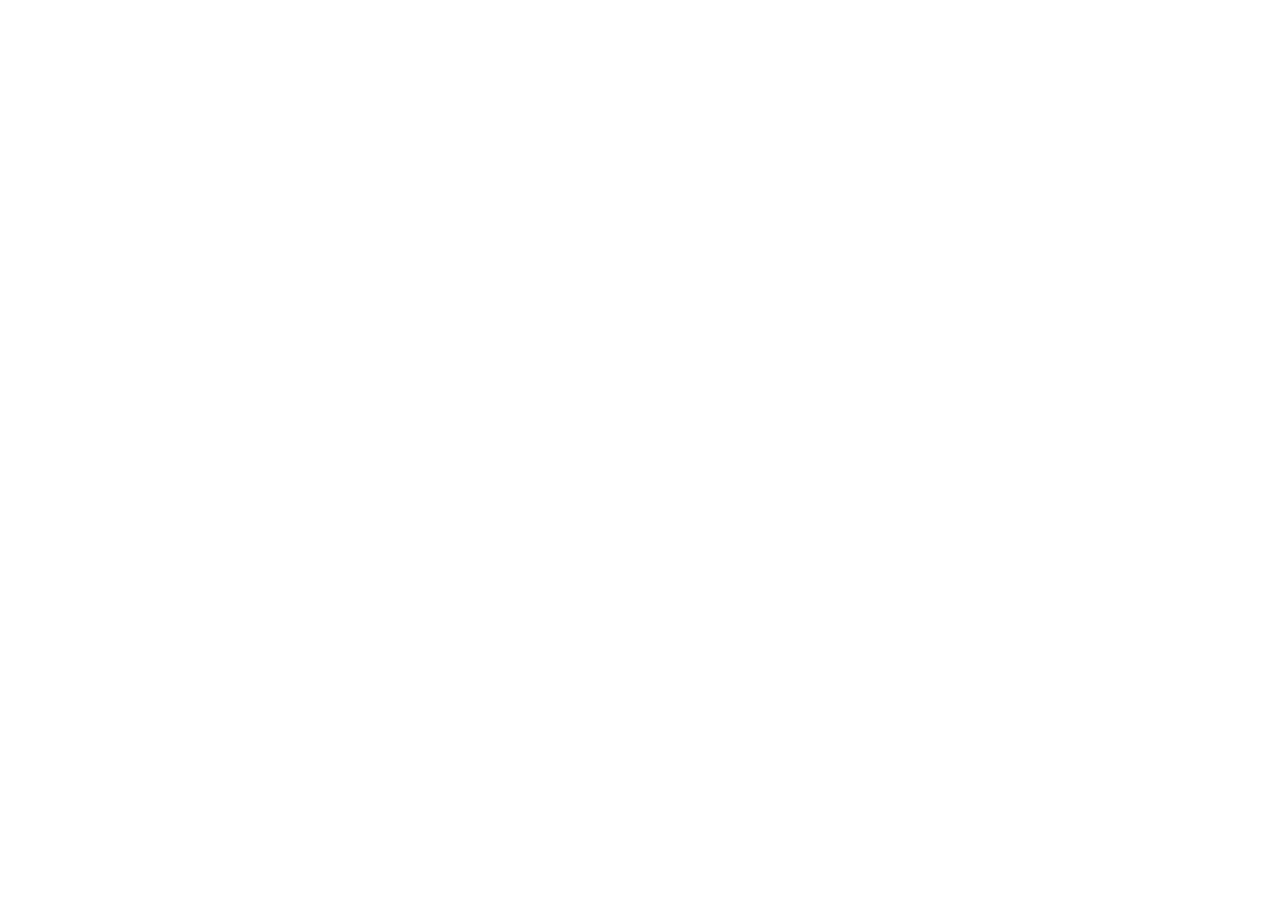
==== index.html @ a6006266 "Rename index (2).html to index.html" ====
<!DOCTYPE html>
<!--
  This file is the entry for ALL routes, including /preview/* canvas iframes.
  Fonts are loaded here as non-blocking <link> tags (not CSS @import, which is render-blocking).
-->
<html lang="en" style="height: 100%">
  <head>
    <meta charset="UTF-8" />
    <meta name="viewport" content="width=device-width, initial-scale=1.0, maximum-scale=1" />

    <meta property="og:title" content="Mockup Canvas" />
    <meta property="og:description" content="UI prototyping sandbox with infinite canvas" />
    <meta property="og:type" content="website" />
    <meta name="twitter:card" content="summary_large_image" />
    <meta name="twitter:title" content="Mockup Canvas" />
    <meta name="twitter:description" content="UI prototyping sandbox with infinite canvas" />

    <title>Mockup Canvas</title>
    <link rel="icon" href="data:image/svg+xml,<svg xmlns='http://www.w3.org/2000/svg' viewBox='0 0 100 100'><text y='.9em' font-size='90'>🎨</text></svg>">
    <!-- Non-blocking font bundle: renders with fallback fonts immediately, swaps in when loaded -->
    <link rel="preconnect" href="https://fonts.googleapis.com">
    <link rel="preconnect" href="https://fonts.gstatic.com" crossorigin>
    <link rel="stylesheet" media="print" onload="this.media='all'"
          href="https://fonts.googleapis.com/css2?family=Architects+Daughter&family=DM+Sans:ital,opsz,wght@0,9..40,100..1000;1,9..40,100..1000&family=Fira+Code:wght@300..700&family=Geist+Mono:wght@100..900&family=Geist:wght@100..900&family=IBM+Plex+Mono:ital,wght@0,100;0,200;0,300;0,400;0,500;0,600;0,700;1,100;1,200;1,300;1,400;1,500;1,600;1,700&family=IBM+Plex+Sans:ital,wght@0,100..700;1,100..700&family=Inter:ital,opsz,wght@0,14..32,100..900;1,14..32,100..900&family=JetBrains+Mono:ital,wght@0,100..800;1,100..800&family=Libre+Baskerville:ital,wght@0,400;0,700;1,400&family=Lora:ital,wght@0,400..700;1,400..700&family=Merriweather:ital,opsz,wght@0,18..144,300..900;1,18..144,300..900&family=Montserrat:ital,wght@0,100..900;1,100..900&family=Open+Sans:ital,wght@0,300..800;1,300..800&family=Outfit:wght@100..900&family=Oxanium:wght@200..800&family=Playfair+Display:ital,wght@0,400..900;1,400..900&family=Plus+Jakarta+Sans:ital,wght@0,200..800;1,200..800&family=Poppins:ital,wght@0,100;0,200;0,300;0,400;0,500;0,600;0,700;0,800;0,900;1,100;1,200;1,300;1,400;1,500;1,600;1,700;1,800;1,900&family=Roboto+Mono:ital,wght@0,100..700;1,100..700&family=Roboto:ital,wght@0,100..900;1,100..900&family=Source+Code+Pro:ital,wght@0,200..900;1,200..900&family=Source+Serif+4:ital,opsz,wght@0,8..60,200..900;1,8..60,200..900&family=Space+Grotesk:wght@300..700&family=Space+Mono:ital,wght@0,400;0,700;1,400;1,700&display=swap">
    <noscript><link rel="stylesheet" href="https://fonts.googleapis.com/css2?family=Architects+Daughter&family=DM+Sans:ital,opsz,wght@0,9..40,100..1000;1,9..40,100..1000&family=Fira+Code:wght@300..700&family=Geist+Mono:wght@100..900&family=Geist:wght@100..900&family=IBM+Plex+Mono:ital,wght@0,100;0,200;0,300;0,400;0,500;0,600;0,700;1,100;1,200;1,300;1,400;1,500;1,600;1,700&family=IBM+Plex+Sans:ital,wght@0,100..700;1,100..700&family=Inter:ital,opsz,wght@0,14..32,100..900;1,14..32,100..900&family=JetBrains+Mono:ital,wght@0,100..800;1,100..800&family=Libre+Baskerville:ital,wght@0,400;0,700;1,400&family=Lora:ital,wght@0,400..700;1,400..700&family=Merriweather:ital,opsz,wght@0,18..144,300..900;1,18..144,300..900&family=Montserrat:ital,wght@0,100..900;1,100..900&family=Open+Sans:ital,wght@0,300..800;1,300..800&family=Outfit:wght@100..900&family=Oxanium:wght@200..800&family=Playfair+Display:ital,wght@0,400..900;1,400..900&family=Plus+Jakarta+Sans:ital,wght@0,200..800;1,200..800&family=Poppins:ital,wght@0,100;0,200;0,300;0,400;0,500;0,600;0,700;0,800;0,900;1,100;1,200;1,300;1,400;1,500;1,600;1,700;1,800;1,900&family=Roboto+Mono:ital,wght@0,100..700;1,100..700&family=Roboto:ital,wght@0,100..900;1,100..900&family=Source+Code+Pro:ital,wght@0,200..900;1,200..900&family=Source+Serif+4:ital,opsz,wght@0,8..60,200..900;1,8..60,200..900&family=Space+Grotesk:wght@300..700&family=Space+Mono:ital,wght@0,400;0,700;1,400;1,700&display=swap"></noscript>
  </head>
  <body style="height: 100%; margin: 0">
    <div id="root" style="height: 100%"></div>
    <script type="module" src="/src/main.tsx"></script>
  </body>
</html>
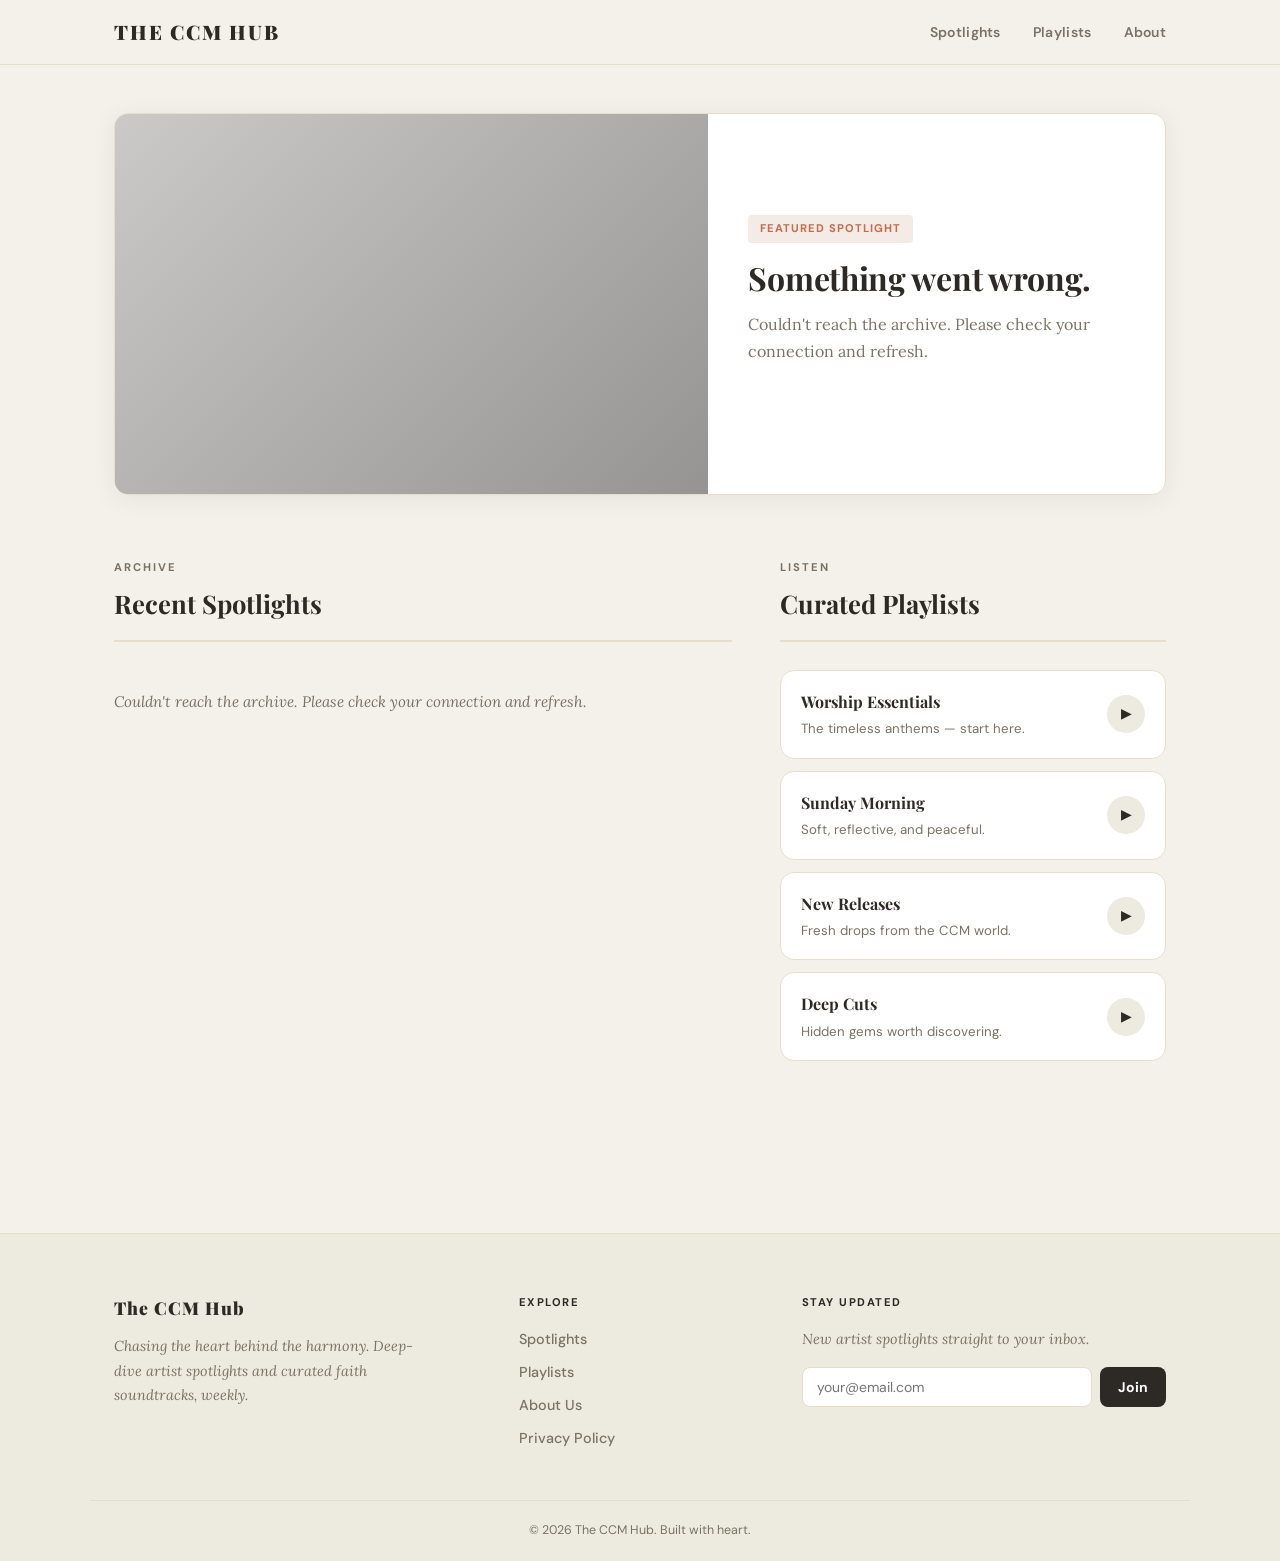
==== commit 8c88a9eb: "Refactor index.html with new layout and meta tags Updated the HTML structure to include meta tags fo" ====
--- a/index.html
+++ b/index.html
@@ -1,31 +1,140 @@
 <!DOCTYPE html>
-<!--
-  This file is the entry for ALL routes, including /preview/* canvas iframes.
-  Fonts are loaded here as non-blocking <link> tags (not CSS @import, which is render-blocking).
--->
-<html lang="en" style="height: 100%">
-  <head>
-    <meta charset="UTF-8" />
-    <meta name="viewport" content="width=device-width, initial-scale=1.0, maximum-scale=1" />
+<html lang="en">
+<head>
+    <meta charset="UTF-8">
+    <meta name="viewport" content="width=device-width, initial-scale=1.0">
+    <meta name="description" content="The CCM Hub — deep-dive artist spotlights and curated faith soundtracks.">
+    <title>The CCM Hub | Artist Spotlights & Playlists</title>
+    <link rel="stylesheet" href="style.css">
+</head>
+<body>
 
-    <meta property="og:title" content="Mockup Canvas" />
-    <meta property="og:description" content="UI prototyping sandbox with infinite canvas" />
-    <meta property="og:type" content="website" />
-    <meta name="twitter:card" content="summary_large_image" />
-    <meta name="twitter:title" content="Mockup Canvas" />
-    <meta name="twitter:description" content="UI prototyping sandbox with infinite canvas" />
+    <header>
+        <div class="nav-container">
+            <a href="index.html" class="logo">The CCM Hub</a>
+            <nav class="nav-links">
+                <a href="#spotlights">Spotlights</a>
+                <a href="#playlists">Playlists</a>
+                <a href="about.html">About</a>
+            </nav>
+        </div>
+    </header>
 
-    <title>Mockup Canvas</title>
-    <link rel="icon" href="data:image/svg+xml,<svg xmlns='http://www.w3.org/2000/svg' viewBox='0 0 100 100'><text y='.9em' font-size='90'>🎨</text></svg>">
-    <!-- Non-blocking font bundle: renders with fallback fonts immediately, swaps in when loaded -->
-    <link rel="preconnect" href="https://fonts.googleapis.com">
-    <link rel="preconnect" href="https://fonts.gstatic.com" crossorigin>
-    <link rel="stylesheet" media="print" onload="this.media='all'"
-          href="https://fonts.googleapis.com/css2?family=Architects+Daughter&family=DM+Sans:ital,opsz,wght@0,9..40,100..1000;1,9..40,100..1000&family=Fira+Code:wght@300..700&family=Geist+Mono:wght@100..900&family=Geist:wght@100..900&family=IBM+Plex+Mono:ital,wght@0,100;0,200;0,300;0,400;0,500;0,600;0,700;1,100;1,200;1,300;1,400;1,500;1,600;1,700&family=IBM+Plex+Sans:ital,wght@0,100..700;1,100..700&family=Inter:ital,opsz,wght@0,14..32,100..900;1,14..32,100..900&family=JetBrains+Mono:ital,wght@0,100..800;1,100..800&family=Libre+Baskerville:ital,wght@0,400;0,700;1,400&family=Lora:ital,wght@0,400..700;1,400..700&family=Merriweather:ital,opsz,wght@0,18..144,300..900;1,18..144,300..900&family=Montserrat:ital,wght@0,100..900;1,100..900&family=Open+Sans:ital,wght@0,300..800;1,300..800&family=Outfit:wght@100..900&family=Oxanium:wght@200..800&family=Playfair+Display:ital,wght@0,400..900;1,400..900&family=Plus+Jakarta+Sans:ital,wght@0,200..800;1,200..800&family=Poppins:ital,wght@0,100;0,200;0,300;0,400;0,500;0,600;0,700;0,800;0,900;1,100;1,200;1,300;1,400;1,500;1,600;1,700;1,800;1,900&family=Roboto+Mono:ital,wght@0,100..700;1,100..700&family=Roboto:ital,wght@0,100..900;1,100..900&family=Source+Code+Pro:ital,wght@0,200..900;1,200..900&family=Source+Serif+4:ital,opsz,wght@0,8..60,200..900;1,8..60,200..900&family=Space+Grotesk:wght@300..700&family=Space+Mono:ital,wght@0,400;0,700;1,400;1,700&display=swap">
-    <noscript><link rel="stylesheet" href="https://fonts.googleapis.com/css2?family=Architects+Daughter&family=DM+Sans:ital,opsz,wght@0,9..40,100..1000;1,9..40,100..1000&family=Fira+Code:wght@300..700&family=Geist+Mono:wght@100..900&family=Geist:wght@100..900&family=IBM+Plex+Mono:ital,wght@0,100;0,200;0,300;0,400;0,500;0,600;0,700;1,100;1,200;1,300;1,400;1,500;1,600;1,700&family=IBM+Plex+Sans:ital,wght@0,100..700;1,100..700&family=Inter:ital,opsz,wght@0,14..32,100..900;1,14..32,100..900&family=JetBrains+Mono:ital,wght@0,100..800;1,100..800&family=Libre+Baskerville:ital,wght@0,400;0,700;1,400&family=Lora:ital,wght@0,400..700;1,400..700&family=Merriweather:ital,opsz,wght@0,18..144,300..900;1,18..144,300..900&family=Montserrat:ital,wght@0,100..900;1,100..900&family=Open+Sans:ital,wght@0,300..800;1,300..800&family=Outfit:wght@100..900&family=Oxanium:wght@200..800&family=Playfair+Display:ital,wght@0,400..900;1,400..900&family=Plus+Jakarta+Sans:ital,wght@0,200..800;1,200..800&family=Poppins:ital,wght@0,100;0,200;0,300;0,400;0,500;0,600;0,700;0,800;0,900;1,100;1,200;1,300;1,400;1,500;1,600;1,700;1,800;1,900&family=Roboto+Mono:ital,wght@0,100..700;1,100..700&family=Roboto:ital,wght@0,100..900;1,100..900&family=Source+Code+Pro:ital,wght@0,200..900;1,200..900&family=Source+Serif+4:ital,opsz,wght@0,8..60,200..900;1,8..60,200..900&family=Space+Grotesk:wght@300..700&family=Space+Mono:ital,wght@0,400;0,700;1,400;1,700&display=swap"></noscript>
-  </head>
-  <body style="height: 100%; margin: 0">
-    <div id="root" style="height: 100%"></div>
-    <script type="module" src="/src/main.tsx"></script>
-  </body>
+    <main>
+
+        <!-- HERO SPOTLIGHT -->
+        <section class="hero-spotlight fade-up" id="featured-section" aria-label="Featured spotlight">
+            <div class="spotlight-img" id="hero-img"></div>
+            <div class="spotlight-content">
+                <span class="tag">Featured Spotlight</span>
+                <h1 class="spotlight-title" id="hero-title">Loading…</h1>
+                <p class="spotlight-excerpt" id="hero-excerpt">Our latest artist breakdown is on its way.</p>
+                <button class="btn" id="hero-btn" type="button">Read Spotlight</button>
+            </div>
+        </section>
+
+        <!-- MAIN CONTENT GRID -->
+        <div class="content-grid">
+
+            <!-- RECENT SPOTLIGHTS -->
+            <section id="spotlights" aria-label="Recent spotlights">
+                <p class="section-label">Archive</p>
+                <h2 class="section-title">Recent Spotlights</h2>
+                <div class="posts-list" id="posts-container">
+                    <p class="loading-state">Pulling from the archive…</p>
+                </div>
+            </section>
+
+            <!-- PLAYLIST SIDEBAR -->
+            <aside class="playlist-sidebar" id="playlists" aria-label="Curated playlists">
+                <p class="section-label">Listen</p>
+                <h2 class="section-title">Curated Playlists</h2>
+                <div id="playlists-container">
+                    <!-- Static playlist cards — replace href with your actual Spotify/Apple Music links -->
+                    <a class="playlist-card" href="https://open.spotify.com" target="_blank" rel="noopener" aria-label="Open worship essentials playlist">
+                        <div class="playlist-info">
+                            <h4>Worship Essentials</h4>
+                            <p>The timeless anthems — start here.</p>
+                        </div>
+                        <div class="play-icon" aria-hidden="true">▶</div>
+                    </a>
+                    <a class="playlist-card" href="https://open.spotify.com" target="_blank" rel="noopener" aria-label="Open Sunday morning playlist">
+                        <div class="playlist-info">
+                            <h4>Sunday Morning</h4>
+                            <p>Soft, reflective, and peaceful.</p>
+                        </div>
+                        <div class="play-icon" aria-hidden="true">▶</div>
+                    </a>
+                    <a class="playlist-card" href="https://open.spotify.com" target="_blank" rel="noopener" aria-label="Open new releases playlist">
+                        <div class="playlist-info">
+                            <h4>New Releases</h4>
+                            <p>Fresh drops from the CCM world.</p>
+                        </div>
+                        <div class="play-icon" aria-hidden="true">▶</div>
+                    </a>
+                    <a class="playlist-card" href="https://open.spotify.com" target="_blank" rel="noopener" aria-label="Open deep cuts playlist">
+                        <div class="playlist-info">
+                            <h4>Deep Cuts</h4>
+                            <p>Hidden gems worth discovering.</p>
+                        </div>
+                        <div class="play-icon" aria-hidden="true">▶</div>
+                    </a>
+                </div>
+            </aside>
+
+        </div>
+    </main>
+
+    <footer>
+        <div class="footer-container">
+            <div class="footer-brand">
+                <h3>The CCM Hub</h3>
+                <p>Chasing the heart behind the harmony. Deep-dive artist spotlights and curated faith soundtracks, weekly.</p>
+            </div>
+            <div class="footer-links">
+                <h4>Explore</h4>
+                <a href="#spotlights">Spotlights</a>
+                <a href="#playlists">Playlists</a>
+                <a href="about.html">About Us</a>
+                <a href="#">Privacy Policy</a>
+            </div>
+            <div class="footer-newsletter">
+                <h4>Stay Updated</h4>
+                <p>New artist spotlights straight to your inbox.</p>
+                <div class="newsletter-form">
+                    <input type="email" id="newsletter-email" placeholder="your@email.com" aria-label="Email address">
+                    <button type="button" id="newsletter-btn">Join</button>
+                </div>
+                <p class="newsletter-feedback" id="newsletter-feedback" aria-live="polite"></p>
+            </div>
+        </div>
+        <div class="footer-bottom">
+            &copy; 2026 The CCM Hub. Built with heart.
+        </div>
+    </footer>
+
+    <script src="script.js"></script>
+
+    <script>
+        // Newsletter
+        document.getElementById("newsletter-btn").addEventListener("click", () => {
+            const input    = document.getElementById("newsletter-email");
+            const feedback = document.getElementById("newsletter-feedback");
+            const email    = input.value.trim();
+            const valid    = /^[^\s@]+@[^\s@]+\.[^\s@]+$/.test(email);
+
+            if (!valid) {
+                feedback.textContent = "Please enter a valid email address.";
+                feedback.style.color = "#e05c3a";
+                return;
+            }
+
+            // TODO: POST to your mailing list provider (Mailchimp, ConvertKit, etc.)
+            feedback.textContent = "You're in! Welcome to the hub ✦";
+            feedback.style.color = "var(--accent-secondary)";
+            input.value = "";
+        });
+    </script>
+
+</body>
 </html>
--- a/style.css
+++ b/style.css
@@ -0,0 +1,743 @@
+/* ==========================================
+   THE CCM HUB — EDITORIAL THEME v2
+   Warm oatmeal · Terracotta · Sage
+   Fonts: Playfair Display (display) + Lora (body)
+   ========================================== */
+
+@import url('https://fonts.googleapis.com/css2?family=Playfair+Display:ital,wght@0,700;0,900;1,700&family=Lora:ital,wght@0,400;0,600;1,400&family=DM+Sans:wght@400;500;600;700&display=swap');
+
+:root {
+    --bg-main:          #f4f1ea;
+    --bg-card:          #ffffff;
+    --bg-subtle:        #edeae0;
+    --text-main:        #2d2a26;
+    --text-muted:       #7a7265;
+    --accent-primary:   #c26d4c;
+    --accent-hover:     #a85a3a;
+    --accent-secondary: #5f7d75;
+    --border-subtle:    #e6dec9;
+    --shadow-soft:      0 4px 24px rgba(45,42,38,0.07);
+    --shadow-hover:     0 12px 40px rgba(45,42,38,0.13);
+    --radius-card:      14px;
+    --radius-sm:        8px;
+    --font-display:     'Playfair Display', Georgia, serif;
+    --font-body:        'Lora', Georgia, serif;
+    --font-ui:          'DM Sans', sans-serif;
+    --max-width:        1100px;
+    --transition:       0.25s cubic-bezier(0.16, 1, 0.3, 1);
+}
+
+*, *::before, *::after {
+    box-sizing: border-box;
+    margin: 0;
+    padding: 0;
+}
+
+html { scroll-behavior: smooth; }
+
+body {
+    background-color: var(--bg-main);
+    color: var(--text-main);
+    font-family: var(--font-ui);
+    line-height: 1.6;
+    -webkit-font-smoothing: antialiased;
+}
+
+/* ==========================================
+   HEADER / NAV
+   ========================================== */
+
+header {
+    position: sticky;
+    top: 0;
+    z-index: 100;
+    background: rgba(244, 241, 234, 0.92);
+    backdrop-filter: blur(12px);
+    -webkit-backdrop-filter: blur(12px);
+    border-bottom: 1px solid var(--border-subtle);
+}
+
+.nav-container {
+    max-width: var(--max-width);
+    margin: 0 auto;
+    padding: 0 24px;
+    height: 64px;
+    display: flex;
+    justify-content: space-between;
+    align-items: center;
+}
+
+.logo {
+    font-family: var(--font-display);
+    font-size: 1.25rem;
+    font-weight: 900;
+    letter-spacing: 2px;
+    text-decoration: none;
+    color: var(--text-main);
+    text-transform: uppercase;
+}
+
+.nav-links {
+    display: flex;
+    align-items: center;
+    gap: 32px;
+}
+
+.nav-links a {
+    text-decoration: none;
+    color: var(--text-muted);
+    font-family: var(--font-ui);
+    font-weight: 600;
+    font-size: 0.875rem;
+    letter-spacing: 0.3px;
+    transition: color var(--transition);
+}
+
+.nav-links a:hover { color: var(--accent-primary); }
+
+/* ==========================================
+   MAIN WRAPPER
+   ========================================== */
+
+main {
+    max-width: var(--max-width);
+    margin: 0 auto;
+    padding: 48px 24px 80px;
+}
+
+/* ==========================================
+   HERO SPOTLIGHT
+   ========================================== */
+
+.hero-spotlight {
+    display: grid;
+    grid-template-columns: 1fr;
+    background: var(--bg-card);
+    border: 1px solid var(--border-subtle);
+    border-radius: var(--radius-card);
+    overflow: hidden;
+    box-shadow: var(--shadow-soft);
+    margin-bottom: 64px;
+    transition: box-shadow var(--transition);
+}
+
+@media (min-width: 768px) {
+    .hero-spotlight { grid-template-columns: 1.3fr 1fr; }
+}
+
+.hero-spotlight:hover { box-shadow: var(--shadow-hover); }
+
+.spotlight-img {
+    min-height: 380px;
+    background-size: cover;
+    background-position: center;
+    position: relative;
+}
+
+.spotlight-img::after {
+    content: '';
+    position: absolute;
+    inset: 0;
+    background: linear-gradient(135deg, rgba(45,42,38,0.25) 0%, rgba(45,42,38,0.5) 100%);
+}
+
+.spotlight-content {
+    padding: 44px 40px;
+    display: flex;
+    flex-direction: column;
+    justify-content: center;
+    gap: 0;
+}
+
+.tag {
+    display: inline-block;
+    background: #f4eae6;
+    color: var(--accent-primary);
+    font-family: var(--font-ui);
+    font-size: 0.7rem;
+    font-weight: 700;
+    padding: 5px 12px;
+    border-radius: 4px;
+    letter-spacing: 1px;
+    text-transform: uppercase;
+    margin-bottom: 16px;
+    align-self: flex-start;
+}
+
+.spotlight-title {
+    font-family: var(--font-display);
+    font-size: 2rem;
+    font-weight: 700;
+    line-height: 1.2;
+    color: var(--text-main);
+    margin-bottom: 14px;
+    letter-spacing: -0.3px;
+}
+
+.spotlight-excerpt {
+    font-family: var(--font-body);
+    font-size: 1rem;
+    color: var(--text-muted);
+    line-height: 1.7;
+    margin-bottom: 28px;
+}
+
+.btn {
+    display: inline-block;
+    background: var(--accent-primary);
+    color: #fff;
+    border: none;
+    padding: 13px 28px;
+    border-radius: var(--radius-sm);
+    font-family: var(--font-ui);
+    font-weight: 700;
+    font-size: 0.875rem;
+    letter-spacing: 0.3px;
+    cursor: pointer;
+    align-self: flex-start;
+    text-decoration: none;
+    transition: background var(--transition), transform var(--transition);
+}
+
+.btn:hover {
+    background: var(--accent-hover);
+    transform: translateY(-1px);
+}
+
+/* ==========================================
+   CONTENT GRID
+   ========================================== */
+
+.section-label {
+    font-family: var(--font-ui);
+    font-size: 0.7rem;
+    font-weight: 700;
+    letter-spacing: 2px;
+    text-transform: uppercase;
+    color: var(--text-muted);
+    margin-bottom: 6px;
+}
+
+.section-title {
+    font-family: var(--font-display);
+    font-size: 1.6rem;
+    font-weight: 700;
+    color: var(--text-main);
+    margin-bottom: 28px;
+    padding-bottom: 16px;
+    border-bottom: 2px solid var(--border-subtle);
+}
+
+.content-grid {
+    display: grid;
+    grid-template-columns: 1fr;
+    gap: 48px;
+    align-items: start;
+}
+
+@media (min-width: 768px) {
+    .content-grid { grid-template-columns: 1.6fr 1fr; }
+}
+
+/* ==========================================
+   POST CARDS
+   ========================================== */
+
+.posts-list {
+    display: flex;
+    flex-direction: column;
+    gap: 16px;
+}
+
+.post-card {
+    display: grid;
+    grid-template-columns: 100px 1fr;
+    gap: 18px;
+    align-items: center;
+    background: var(--bg-card);
+    padding: 16px;
+    border-radius: var(--radius-card);
+    border: 1px solid var(--border-subtle);
+    box-shadow: 0 2px 8px rgba(45,42,38,0.03);
+    cursor: pointer;
+    transition: transform var(--transition), border-color var(--transition), box-shadow var(--transition);
+    text-decoration: none;
+    color: inherit;
+}
+
+.post-card:hover {
+    transform: translateX(5px);
+    border-color: var(--accent-secondary);
+    box-shadow: var(--shadow-soft);
+}
+
+.post-thumb {
+    width: 100px;
+    height: 100px;
+    background-size: cover;
+    background-position: center;
+    border-radius: var(--radius-sm);
+    flex-shrink: 0;
+}
+
+.post-card-title {
+    font-family: var(--font-display);
+    font-size: 1.05rem;
+    font-weight: 700;
+    color: var(--text-main);
+    margin-bottom: 6px;
+    line-height: 1.3;
+}
+
+.post-card-excerpt {
+    font-family: var(--font-body);
+    font-size: 0.85rem;
+    color: var(--text-muted);
+    line-height: 1.5;
+    margin-bottom: 8px;
+    display: -webkit-box;
+    -webkit-line-clamp: 2;
+    -webkit-box-orient: vertical;
+    overflow: hidden;
+}
+
+.post-meta {
+    font-size: 0.78rem;
+    color: var(--accent-secondary);
+    font-weight: 600;
+    font-family: var(--font-ui);
+    letter-spacing: 0.3px;
+}
+
+/* ==========================================
+   PLAYLIST SIDEBAR
+   ========================================== */
+
+.playlist-sidebar { position: relative; }
+
+.playlist-card {
+    background: var(--bg-card);
+    border: 1px solid var(--border-subtle);
+    border-radius: var(--radius-card);
+    padding: 18px 20px;
+    display: flex;
+    justify-content: space-between;
+    align-items: center;
+    margin-bottom: 12px;
+    cursor: pointer;
+    transition: transform var(--transition), border-color var(--transition), box-shadow var(--transition);
+    text-decoration: none;
+}
+
+.playlist-card:hover {
+    transform: translateY(-2px);
+    border-color: var(--accent-primary);
+    box-shadow: var(--shadow-soft);
+}
+
+.playlist-info h4 {
+    font-family: var(--font-display);
+    font-size: 1rem;
+    color: var(--text-main);
+    margin-bottom: 4px;
+    font-weight: 700;
+}
+
+.playlist-info p {
+    font-size: 0.83rem;
+    color: var(--text-muted);
+    font-family: var(--font-ui);
+}
+
+.play-icon {
+    width: 38px;
+    height: 38px;
+    background: var(--bg-subtle);
+    border-radius: 50%;
+    display: flex;
+    align-items: center;
+    justify-content: center;
+    font-size: 0.85rem;
+    flex-shrink: 0;
+    transition: background var(--transition), color var(--transition);
+    color: var(--text-main);
+}
+
+.playlist-card:hover .play-icon {
+    background: var(--accent-primary);
+    color: #fff;
+}
+
+/* ==========================================
+   LOADING / EMPTY STATES
+   ========================================== */
+
+.loading-state {
+    font-family: var(--font-body);
+    font-style: italic;
+    color: var(--text-muted);
+    font-size: 0.95rem;
+    padding: 20px 0;
+}
+
+.skeleton {
+    background: linear-gradient(90deg, var(--border-subtle) 25%, #ede9df 50%, var(--border-subtle) 75%);
+    background-size: 200% 100%;
+    animation: shimmer 1.4s infinite;
+    border-radius: var(--radius-sm);
+}
+
+@keyframes shimmer {
+    0%   { background-position: 200% 0; }
+    100% { background-position: -200% 0; }
+}
+
+/* ==========================================
+   DIVIDER
+   ========================================== */
+
+.section-divider {
+    border: none;
+    border-top: 1px solid var(--border-subtle);
+    margin: 48px 0;
+}
+
+/* ==========================================
+   ARTICLE / POST PAGE
+   ========================================== */
+
+.article-wrapper {
+    max-width: 720px;
+    margin: 0 auto;
+    padding: 48px 24px 80px;
+}
+
+.back-link {
+    display: inline-flex;
+    align-items: center;
+    gap: 6px;
+    text-decoration: none;
+    color: var(--accent-primary);
+    font-family: var(--font-ui);
+    font-weight: 700;
+    font-size: 0.8rem;
+    letter-spacing: 1px;
+    text-transform: uppercase;
+    margin-bottom: 36px;
+    transition: gap var(--transition);
+}
+
+.back-link:hover { gap: 10px; }
+
+.article-hero {
+    width: 100%;
+    height: 420px;
+    border-radius: var(--radius-card);
+    background-size: cover;
+    background-position: center;
+    margin-bottom: 40px;
+    position: relative;
+    overflow: hidden;
+}
+
+.article-hero::after {
+    content: '';
+    position: absolute;
+    inset: 0;
+    background: linear-gradient(to bottom, transparent 50%, rgba(45,42,38,0.4) 100%);
+}
+
+.article-tag {
+    display: inline-block;
+    background: #f4eae6;
+    color: var(--accent-primary);
+    font-family: var(--font-ui);
+    font-size: 0.7rem;
+    font-weight: 700;
+    padding: 5px 12px;
+    border-radius: 4px;
+    letter-spacing: 1px;
+    text-transform: uppercase;
+    margin-bottom: 16px;
+}
+
+.article-title {
+    font-family: var(--font-display);
+    font-size: clamp(2rem, 5vw, 3rem);
+    font-weight: 900;
+    line-height: 1.15;
+    color: var(--text-main);
+    margin-bottom: 20px;
+    letter-spacing: -0.5px;
+}
+
+.article-byline {
+    display: flex;
+    align-items: center;
+    gap: 12px;
+    margin-bottom: 40px;
+    padding-bottom: 32px;
+    border-bottom: 1px solid var(--border-subtle);
+}
+
+.byline-dot {
+    width: 4px;
+    height: 4px;
+    border-radius: 50%;
+    background: var(--border-subtle);
+}
+
+.byline-text {
+    font-family: var(--font-ui);
+    font-size: 0.85rem;
+    color: var(--text-muted);
+    font-weight: 500;
+}
+
+.article-body {
+    font-family: var(--font-body);
+    font-size: 1.15rem;
+    line-height: 1.85;
+    color: var(--text-main);
+}
+
+.article-body p {
+    margin-bottom: 1.8rem;
+}
+
+.article-body p:last-child { margin-bottom: 0; }
+
+/* ==========================================
+   MUSIC EMBED BOX
+   ========================================== */
+
+.music-embed-box {
+    background: var(--bg-card);
+    border: 1px solid var(--border-subtle);
+    border-radius: var(--radius-card);
+    padding: 28px;
+    margin-top: 52px;
+    box-shadow: var(--shadow-soft);
+}
+
+.music-embed-header {
+    display: flex;
+    align-items: center;
+    gap: 12px;
+    margin-bottom: 20px;
+}
+
+.music-embed-icon {
+    width: 36px;
+    height: 36px;
+    background: #1DB954;
+    border-radius: 50%;
+    display: flex;
+    align-items: center;
+    justify-content: center;
+    font-size: 1rem;
+    flex-shrink: 0;
+}
+
+.music-embed-header-text h3 {
+    font-family: var(--font-display);
+    font-size: 1.05rem;
+    font-weight: 700;
+    color: var(--text-main);
+    margin-bottom: 2px;
+}
+
+.music-embed-header-text p {
+    font-size: 0.8rem;
+    color: var(--text-muted);
+    font-family: var(--font-ui);
+}
+
+#music-player-container iframe {
+    width: 100% !important;
+    border: none !important;
+    border-radius: var(--radius-sm) !important;
+    display: block;
+}
+
+/* ==========================================
+   ERROR STATE
+   ========================================== */
+
+.error-state {
+    text-align: center;
+    padding: 80px 24px;
+}
+
+.error-state h2 {
+    font-family: var(--font-display);
+    font-size: 2rem;
+    color: var(--text-main);
+    margin-bottom: 12px;
+}
+
+.error-state p {
+    font-family: var(--font-body);
+    color: var(--text-muted);
+    margin-bottom: 28px;
+    font-style: italic;
+}
+
+/* ==========================================
+   FOOTER
+   ========================================== */
+
+footer {
+    background-color: var(--bg-subtle);
+    border-top: 1px solid var(--border-subtle);
+    padding: 60px 0 0;
+    margin-top: 80px;
+}
+
+.footer-container {
+    max-width: var(--max-width);
+    margin: 0 auto;
+    padding: 0 24px;
+    display: grid;
+    grid-template-columns: 1fr;
+    gap: 40px;
+}
+
+@media (min-width: 768px) {
+    .footer-container { grid-template-columns: 1.5fr 1fr 1.5fr; }
+}
+
+.footer-brand h3 {
+    font-family: var(--font-display);
+    font-size: 1.1rem;
+    font-weight: 900;
+    letter-spacing: 1px;
+    margin-bottom: 12px;
+    color: var(--text-main);
+}
+
+.footer-brand p {
+    font-family: var(--font-body);
+    font-size: 0.9rem;
+    color: var(--text-muted);
+    line-height: 1.7;
+    max-width: 300px;
+    font-style: italic;
+}
+
+.footer-links { display: flex; flex-direction: column; }
+
+.footer-links h4,
+.footer-newsletter h4 {
+    font-family: var(--font-ui);
+    font-size: 0.7rem;
+    font-weight: 700;
+    text-transform: uppercase;
+    letter-spacing: 1.5px;
+    margin-bottom: 16px;
+    color: var(--text-main);
+}
+
+.footer-links a {
+    text-decoration: none;
+    color: var(--text-muted);
+    font-size: 0.9rem;
+    margin-bottom: 10px;
+    font-weight: 500;
+    transition: color var(--transition);
+    font-family: var(--font-ui);
+}
+
+.footer-links a:hover { color: var(--accent-primary); }
+
+.footer-newsletter p {
+    font-family: var(--font-body);
+    font-size: 0.9rem;
+    color: var(--text-muted);
+    margin-bottom: 16px;
+    font-style: italic;
+}
+
+.newsletter-form {
+    display: flex;
+    gap: 8px;
+    margin-bottom: 10px;
+}
+
+.newsletter-form input {
+    background: var(--bg-card);
+    border: 1px solid var(--border-subtle);
+    padding: 10px 14px;
+    border-radius: var(--radius-sm);
+    font-size: 0.875rem;
+    color: var(--text-main);
+    flex: 1;
+    outline: none;
+    font-family: var(--font-ui);
+    transition: border-color var(--transition);
+}
+
+.newsletter-form input:focus { border-color: var(--accent-primary); }
+
+.newsletter-form button {
+    background: var(--text-main);
+    color: #fff;
+    border: none;
+    padding: 10px 18px;
+    border-radius: var(--radius-sm);
+    font-family: var(--font-ui);
+    font-weight: 700;
+    font-size: 0.875rem;
+    cursor: pointer;
+    transition: background var(--transition);
+    white-space: nowrap;
+}
+
+.newsletter-form button:hover { background: var(--accent-primary); }
+
+.newsletter-feedback {
+    font-size: 0.82rem;
+    font-family: var(--font-ui);
+    min-height: 1.2em;
+}
+
+.footer-bottom {
+    max-width: var(--max-width);
+    margin: 40px auto 0;
+    padding: 20px 24px;
+    border-top: 1px solid var(--border-subtle);
+    font-size: 0.78rem;
+    color: var(--text-muted);
+    text-align: center;
+    font-family: var(--font-ui);
+}
+
+/* ==========================================
+   PAGE FADE-IN ANIMATION
+   ========================================== */
+
+@keyframes fadeUp {
+    from { opacity: 0; transform: translateY(16px); }
+    to   { opacity: 1; transform: translateY(0); }
+}
+
+.fade-up {
+    animation: fadeUp 0.5s ease both;
+}
+
+.fade-up-1 { animation-delay: 0.05s; }
+.fade-up-2 { animation-delay: 0.12s; }
+.fade-up-3 { animation-delay: 0.2s; }
+
+/* ==========================================
+   RESPONSIVE TWEAKS
+   ========================================== */
+
+@media (max-width: 600px) {
+    .spotlight-content { padding: 28px 24px; }
+    .spotlight-title   { font-size: 1.6rem; }
+    .article-hero      { height: 260px; }
+    .article-title     { font-size: 1.8rem; }
+    .nav-links         { gap: 16px; }
+    .article-wrapper   { padding: 32px 16px 60px; }
+}
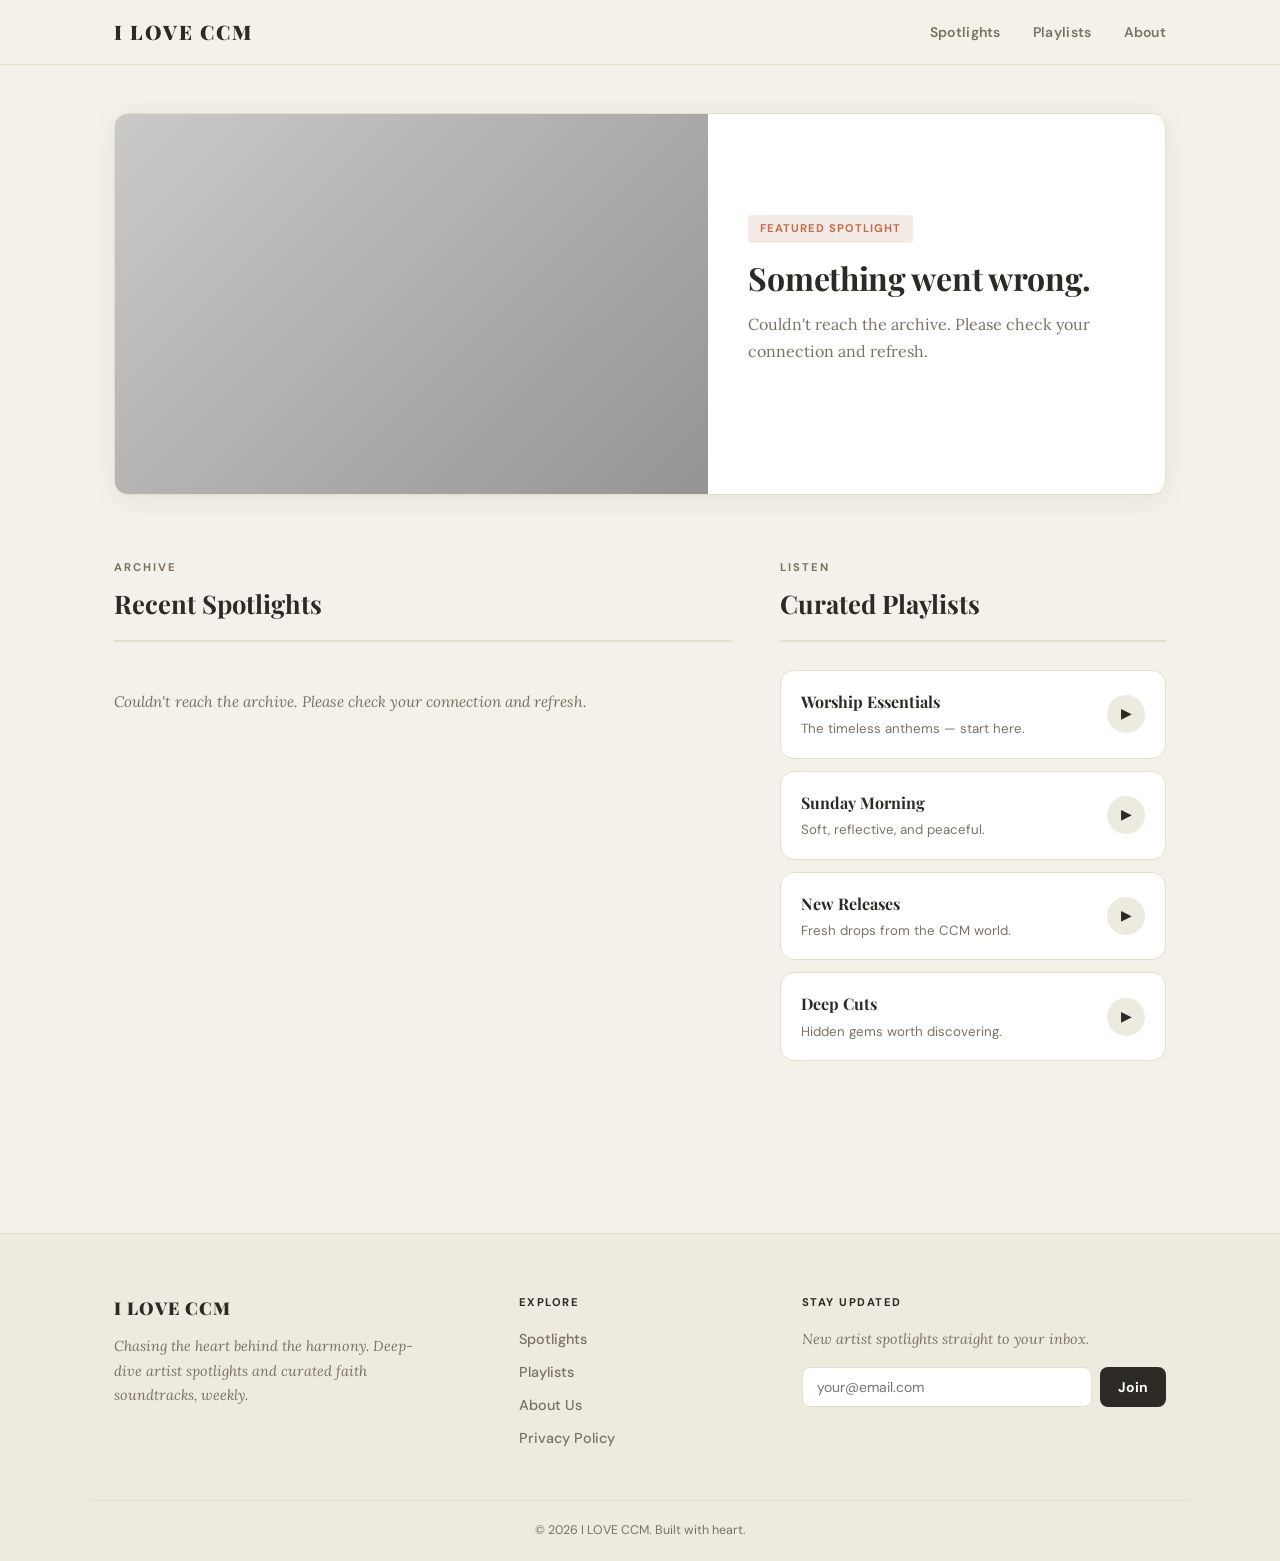
==== commit de442df7: "Update branding from 'The CCM Hub' to 'I LOVE CCM'" ====
--- a/index.html
+++ b/index.html
@@ -3,15 +3,15 @@
 <head>
     <meta charset="UTF-8">
     <meta name="viewport" content="width=device-width, initial-scale=1.0">
-    <meta name="description" content="The CCM Hub — deep-dive artist spotlights and curated faith soundtracks.">
-    <title>The CCM Hub | Artist Spotlights & Playlists</title>
+    <meta name="description" content="I LOVE CCM — deep-dive artist spotlights and curated faith soundtracks.">
+    <title>I LOVE CCM | Artist Spotlights & Playlists</title>
     <link rel="stylesheet" href="style.css">
 </head>
 <body>
 
     <header>
         <div class="nav-container">
-            <a href="index.html" class="logo">The CCM Hub</a>
+            <a href="index.html" class="logo">I LOVE CCM</a>
             <nav class="nav-links">
                 <a href="#spotlights">Spotlights</a>
                 <a href="#playlists">Playlists</a>
@@ -88,7 +88,7 @@
     <footer>
         <div class="footer-container">
             <div class="footer-brand">
-                <h3>The CCM Hub</h3>
+                <h3>I LOVE CCM</h3>
                 <p>Chasing the heart behind the harmony. Deep-dive artist spotlights and curated faith soundtracks, weekly.</p>
             </div>
             <div class="footer-links">
@@ -109,7 +109,7 @@
             </div>
         </div>
         <div class="footer-bottom">
-            &copy; 2026 The CCM Hub. Built with heart.
+            &copy; 2026 I LOVE CCM. Built with heart.
         </div>
     </footer>
 
--- a/style.css
+++ b/style.css
@@ -1,743 +1,743 @@
-/* ==========================================
-   THE CCM HUB — EDITORIAL THEME v2
-   Warm oatmeal · Terracotta · Sage
-   Fonts: Playfair Display (display) + Lora (body)
-   ========================================== */
-
-@import url('https://fonts.googleapis.com/css2?family=Playfair+Display:ital,wght@0,700;0,900;1,700&family=Lora:ital,wght@0,400;0,600;1,400&family=DM+Sans:wght@400;500;600;700&display=swap');
-
-:root {
-    --bg-main:          #f4f1ea;
-    --bg-card:          #ffffff;
-    --bg-subtle:        #edeae0;
-    --text-main:        #2d2a26;
-    --text-muted:       #7a7265;
-    --accent-primary:   #c26d4c;
-    --accent-hover:     #a85a3a;
-    --accent-secondary: #5f7d75;
-    --border-subtle:    #e6dec9;
-    --shadow-soft:      0 4px 24px rgba(45,42,38,0.07);
-    --shadow-hover:     0 12px 40px rgba(45,42,38,0.13);
-    --radius-card:      14px;
-    --radius-sm:        8px;
-    --font-display:     'Playfair Display', Georgia, serif;
-    --font-body:        'Lora', Georgia, serif;
-    --font-ui:          'DM Sans', sans-serif;
-    --max-width:        1100px;
-    --transition:       0.25s cubic-bezier(0.16, 1, 0.3, 1);
-}
-
-*, *::before, *::after {
-    box-sizing: border-box;
-    margin: 0;
-    padding: 0;
-}
-
-html { scroll-behavior: smooth; }
-
-body {
-    background-color: var(--bg-main);
-    color: var(--text-main);
-    font-family: var(--font-ui);
-    line-height: 1.6;
-    -webkit-font-smoothing: antialiased;
-}
-
-/* ==========================================
-   HEADER / NAV
-   ========================================== */
-
-header {
-    position: sticky;
-    top: 0;
-    z-index: 100;
-    background: rgba(244, 241, 234, 0.92);
-    backdrop-filter: blur(12px);
-    -webkit-backdrop-filter: blur(12px);
-    border-bottom: 1px solid var(--border-subtle);
-}
-
-.nav-container {
-    max-width: var(--max-width);
-    margin: 0 auto;
-    padding: 0 24px;
-    height: 64px;
-    display: flex;
-    justify-content: space-between;
-    align-items: center;
-}
-
-.logo {
-    font-family: var(--font-display);
-    font-size: 1.25rem;
-    font-weight: 900;
-    letter-spacing: 2px;
-    text-decoration: none;
-    color: var(--text-main);
-    text-transform: uppercase;
-}
-
-.nav-links {
-    display: flex;
-    align-items: center;
-    gap: 32px;
-}
-
-.nav-links a {
-    text-decoration: none;
-    color: var(--text-muted);
-    font-family: var(--font-ui);
-    font-weight: 600;
-    font-size: 0.875rem;
-    letter-spacing: 0.3px;
-    transition: color var(--transition);
-}
-
-.nav-links a:hover { color: var(--accent-primary); }
-
-/* ==========================================
-   MAIN WRAPPER
-   ========================================== */
-
-main {
-    max-width: var(--max-width);
-    margin: 0 auto;
-    padding: 48px 24px 80px;
-}
-
-/* ==========================================
-   HERO SPOTLIGHT
-   ========================================== */
-
-.hero-spotlight {
-    display: grid;
-    grid-template-columns: 1fr;
-    background: var(--bg-card);
-    border: 1px solid var(--border-subtle);
-    border-radius: var(--radius-card);
-    overflow: hidden;
-    box-shadow: var(--shadow-soft);
-    margin-bottom: 64px;
-    transition: box-shadow var(--transition);
-}
-
-@media (min-width: 768px) {
-    .hero-spotlight { grid-template-columns: 1.3fr 1fr; }
-}
-
-.hero-spotlight:hover { box-shadow: var(--shadow-hover); }
-
-.spotlight-img {
-    min-height: 380px;
-    background-size: cover;
-    background-position: center;
-    position: relative;
-}
-
-.spotlight-img::after {
-    content: '';
-    position: absolute;
-    inset: 0;
-    background: linear-gradient(135deg, rgba(45,42,38,0.25) 0%, rgba(45,42,38,0.5) 100%);
-}
-
-.spotlight-content {
-    padding: 44px 40px;
-    display: flex;
-    flex-direction: column;
-    justify-content: center;
-    gap: 0;
-}
-
-.tag {
-    display: inline-block;
-    background: #f4eae6;
-    color: var(--accent-primary);
-    font-family: var(--font-ui);
-    font-size: 0.7rem;
-    font-weight: 700;
-    padding: 5px 12px;
-    border-radius: 4px;
-    letter-spacing: 1px;
-    text-transform: uppercase;
-    margin-bottom: 16px;
-    align-self: flex-start;
-}
-
-.spotlight-title {
-    font-family: var(--font-display);
-    font-size: 2rem;
-    font-weight: 700;
-    line-height: 1.2;
-    color: var(--text-main);
-    margin-bottom: 14px;
-    letter-spacing: -0.3px;
-}
-
-.spotlight-excerpt {
-    font-family: var(--font-body);
-    font-size: 1rem;
-    color: var(--text-muted);
-    line-height: 1.7;
-    margin-bottom: 28px;
-}
-
-.btn {
-    display: inline-block;
-    background: var(--accent-primary);
-    color: #fff;
-    border: none;
-    padding: 13px 28px;
-    border-radius: var(--radius-sm);
-    font-family: var(--font-ui);
-    font-weight: 700;
-    font-size: 0.875rem;
-    letter-spacing: 0.3px;
-    cursor: pointer;
-    align-self: flex-start;
-    text-decoration: none;
-    transition: background var(--transition), transform var(--transition);
-}
-
-.btn:hover {
-    background: var(--accent-hover);
-    transform: translateY(-1px);
-}
-
-/* ==========================================
-   CONTENT GRID
-   ========================================== */
-
-.section-label {
-    font-family: var(--font-ui);
-    font-size: 0.7rem;
-    font-weight: 700;
-    letter-spacing: 2px;
-    text-transform: uppercase;
-    color: var(--text-muted);
-    margin-bottom: 6px;
-}
-
-.section-title {
-    font-family: var(--font-display);
-    font-size: 1.6rem;
-    font-weight: 700;
-    color: var(--text-main);
-    margin-bottom: 28px;
-    padding-bottom: 16px;
-    border-bottom: 2px solid var(--border-subtle);
-}
-
-.content-grid {
-    display: grid;
-    grid-template-columns: 1fr;
-    gap: 48px;
-    align-items: start;
-}
-
-@media (min-width: 768px) {
-    .content-grid { grid-template-columns: 1.6fr 1fr; }
-}
-
-/* ==========================================
-   POST CARDS
-   ========================================== */
-
-.posts-list {
-    display: flex;
-    flex-direction: column;
-    gap: 16px;
-}
-
-.post-card {
-    display: grid;
-    grid-template-columns: 100px 1fr;
-    gap: 18px;
-    align-items: center;
-    background: var(--bg-card);
-    padding: 16px;
-    border-radius: var(--radius-card);
-    border: 1px solid var(--border-subtle);
-    box-shadow: 0 2px 8px rgba(45,42,38,0.03);
-    cursor: pointer;
-    transition: transform var(--transition), border-color var(--transition), box-shadow var(--transition);
-    text-decoration: none;
-    color: inherit;
-}
-
-.post-card:hover {
-    transform: translateX(5px);
-    border-color: var(--accent-secondary);
-    box-shadow: var(--shadow-soft);
-}
-
-.post-thumb {
-    width: 100px;
-    height: 100px;
-    background-size: cover;
-    background-position: center;
-    border-radius: var(--radius-sm);
-    flex-shrink: 0;
-}
-
-.post-card-title {
-    font-family: var(--font-display);
-    font-size: 1.05rem;
-    font-weight: 700;
-    color: var(--text-main);
-    margin-bottom: 6px;
-    line-height: 1.3;
-}
-
-.post-card-excerpt {
-    font-family: var(--font-body);
-    font-size: 0.85rem;
-    color: var(--text-muted);
-    line-height: 1.5;
-    margin-bottom: 8px;
-    display: -webkit-box;
-    -webkit-line-clamp: 2;
-    -webkit-box-orient: vertical;
-    overflow: hidden;
-}
-
-.post-meta {
-    font-size: 0.78rem;
-    color: var(--accent-secondary);
-    font-weight: 600;
-    font-family: var(--font-ui);
-    letter-spacing: 0.3px;
-}
-
-/* ==========================================
-   PLAYLIST SIDEBAR
-   ========================================== */
-
-.playlist-sidebar { position: relative; }
-
-.playlist-card {
-    background: var(--bg-card);
-    border: 1px solid var(--border-subtle);
-    border-radius: var(--radius-card);
-    padding: 18px 20px;
-    display: flex;
-    justify-content: space-between;
-    align-items: center;
-    margin-bottom: 12px;
-    cursor: pointer;
-    transition: transform var(--transition), border-color var(--transition), box-shadow var(--transition);
-    text-decoration: none;
-}
-
-.playlist-card:hover {
-    transform: translateY(-2px);
-    border-color: var(--accent-primary);
-    box-shadow: var(--shadow-soft);
-}
-
-.playlist-info h4 {
-    font-family: var(--font-display);
-    font-size: 1rem;
-    color: var(--text-main);
-    margin-bottom: 4px;
-    font-weight: 700;
-}
-
-.playlist-info p {
-    font-size: 0.83rem;
-    color: var(--text-muted);
-    font-family: var(--font-ui);
-}
-
-.play-icon {
-    width: 38px;
-    height: 38px;
-    background: var(--bg-subtle);
-    border-radius: 50%;
-    display: flex;
-    align-items: center;
-    justify-content: center;
-    font-size: 0.85rem;
-    flex-shrink: 0;
-    transition: background var(--transition), color var(--transition);
-    color: var(--text-main);
-}
-
-.playlist-card:hover .play-icon {
-    background: var(--accent-primary);
-    color: #fff;
-}
-
-/* ==========================================
-   LOADING / EMPTY STATES
-   ========================================== */
-
-.loading-state {
-    font-family: var(--font-body);
-    font-style: italic;
-    color: var(--text-muted);
-    font-size: 0.95rem;
-    padding: 20px 0;
-}
-
-.skeleton {
-    background: linear-gradient(90deg, var(--border-subtle) 25%, #ede9df 50%, var(--border-subtle) 75%);
-    background-size: 200% 100%;
-    animation: shimmer 1.4s infinite;
-    border-radius: var(--radius-sm);
-}
-
-@keyframes shimmer {
-    0%   { background-position: 200% 0; }
-    100% { background-position: -200% 0; }
-}
-
-/* ==========================================
-   DIVIDER
-   ========================================== */
-
-.section-divider {
-    border: none;
-    border-top: 1px solid var(--border-subtle);
-    margin: 48px 0;
-}
-
-/* ==========================================
-   ARTICLE / POST PAGE
-   ========================================== */
-
-.article-wrapper {
-    max-width: 720px;
-    margin: 0 auto;
-    padding: 48px 24px 80px;
-}
-
-.back-link {
-    display: inline-flex;
-    align-items: center;
-    gap: 6px;
-    text-decoration: none;
-    color: var(--accent-primary);
-    font-family: var(--font-ui);
-    font-weight: 700;
-    font-size: 0.8rem;
-    letter-spacing: 1px;
-    text-transform: uppercase;
-    margin-bottom: 36px;
-    transition: gap var(--transition);
-}
-
-.back-link:hover { gap: 10px; }
-
-.article-hero {
-    width: 100%;
-    height: 420px;
-    border-radius: var(--radius-card);
-    background-size: cover;
-    background-position: center;
-    margin-bottom: 40px;
-    position: relative;
-    overflow: hidden;
-}
-
-.article-hero::after {
-    content: '';
-    position: absolute;
-    inset: 0;
-    background: linear-gradient(to bottom, transparent 50%, rgba(45,42,38,0.4) 100%);
-}
-
-.article-tag {
-    display: inline-block;
-    background: #f4eae6;
-    color: var(--accent-primary);
-    font-family: var(--font-ui);
-    font-size: 0.7rem;
-    font-weight: 700;
-    padding: 5px 12px;
-    border-radius: 4px;
-    letter-spacing: 1px;
-    text-transform: uppercase;
-    margin-bottom: 16px;
-}
-
-.article-title {
-    font-family: var(--font-display);
-    font-size: clamp(2rem, 5vw, 3rem);
-    font-weight: 900;
-    line-height: 1.15;
-    color: var(--text-main);
-    margin-bottom: 20px;
-    letter-spacing: -0.5px;
-}
-
-.article-byline {
-    display: flex;
-    align-items: center;
-    gap: 12px;
-    margin-bottom: 40px;
-    padding-bottom: 32px;
-    border-bottom: 1px solid var(--border-subtle);
-}
-
-.byline-dot {
-    width: 4px;
-    height: 4px;
-    border-radius: 50%;
-    background: var(--border-subtle);
-}
-
-.byline-text {
-    font-family: var(--font-ui);
-    font-size: 0.85rem;
-    color: var(--text-muted);
-    font-weight: 500;
-}
-
-.article-body {
-    font-family: var(--font-body);
-    font-size: 1.15rem;
-    line-height: 1.85;
-    color: var(--text-main);
-}
-
-.article-body p {
-    margin-bottom: 1.8rem;
-}
-
-.article-body p:last-child { margin-bottom: 0; }
-
-/* ==========================================
-   MUSIC EMBED BOX
-   ========================================== */
-
-.music-embed-box {
-    background: var(--bg-card);
-    border: 1px solid var(--border-subtle);
-    border-radius: var(--radius-card);
-    padding: 28px;
-    margin-top: 52px;
-    box-shadow: var(--shadow-soft);
-}
-
-.music-embed-header {
-    display: flex;
-    align-items: center;
-    gap: 12px;
-    margin-bottom: 20px;
-}
-
-.music-embed-icon {
-    width: 36px;
-    height: 36px;
-    background: #1DB954;
-    border-radius: 50%;
-    display: flex;
-    align-items: center;
-    justify-content: center;
-    font-size: 1rem;
-    flex-shrink: 0;
-}
-
-.music-embed-header-text h3 {
-    font-family: var(--font-display);
-    font-size: 1.05rem;
-    font-weight: 700;
-    color: var(--text-main);
-    margin-bottom: 2px;
-}
-
-.music-embed-header-text p {
-    font-size: 0.8rem;
-    color: var(--text-muted);
-    font-family: var(--font-ui);
-}
-
-#music-player-container iframe {
-    width: 100% !important;
-    border: none !important;
-    border-radius: var(--radius-sm) !important;
-    display: block;
-}
-
-/* ==========================================
-   ERROR STATE
-   ========================================== */
-
-.error-state {
-    text-align: center;
-    padding: 80px 24px;
-}
-
-.error-state h2 {
-    font-family: var(--font-display);
-    font-size: 2rem;
-    color: var(--text-main);
-    margin-bottom: 12px;
-}
-
-.error-state p {
-    font-family: var(--font-body);
-    color: var(--text-muted);
-    margin-bottom: 28px;
-    font-style: italic;
-}
-
-/* ==========================================
-   FOOTER
-   ========================================== */
-
-footer {
-    background-color: var(--bg-subtle);
-    border-top: 1px solid var(--border-subtle);
-    padding: 60px 0 0;
-    margin-top: 80px;
-}
-
-.footer-container {
-    max-width: var(--max-width);
-    margin: 0 auto;
-    padding: 0 24px;
-    display: grid;
-    grid-template-columns: 1fr;
-    gap: 40px;
-}
-
-@media (min-width: 768px) {
-    .footer-container { grid-template-columns: 1.5fr 1fr 1.5fr; }
-}
-
-.footer-brand h3 {
-    font-family: var(--font-display);
-    font-size: 1.1rem;
-    font-weight: 900;
-    letter-spacing: 1px;
-    margin-bottom: 12px;
-    color: var(--text-main);
-}
-
-.footer-brand p {
-    font-family: var(--font-body);
-    font-size: 0.9rem;
-    color: var(--text-muted);
-    line-height: 1.7;
-    max-width: 300px;
-    font-style: italic;
-}
-
-.footer-links { display: flex; flex-direction: column; }
-
-.footer-links h4,
-.footer-newsletter h4 {
-    font-family: var(--font-ui);
-    font-size: 0.7rem;
-    font-weight: 700;
-    text-transform: uppercase;
-    letter-spacing: 1.5px;
-    margin-bottom: 16px;
-    color: var(--text-main);
-}
-
-.footer-links a {
-    text-decoration: none;
-    color: var(--text-muted);
-    font-size: 0.9rem;
-    margin-bottom: 10px;
-    font-weight: 500;
-    transition: color var(--transition);
-    font-family: var(--font-ui);
-}
-
-.footer-links a:hover { color: var(--accent-primary); }
-
-.footer-newsletter p {
-    font-family: var(--font-body);
-    font-size: 0.9rem;
-    color: var(--text-muted);
-    margin-bottom: 16px;
-    font-style: italic;
-}
-
-.newsletter-form {
-    display: flex;
-    gap: 8px;
-    margin-bottom: 10px;
-}
-
-.newsletter-form input {
-    background: var(--bg-card);
-    border: 1px solid var(--border-subtle);
-    padding: 10px 14px;
-    border-radius: var(--radius-sm);
-    font-size: 0.875rem;
-    color: var(--text-main);
-    flex: 1;
-    outline: none;
-    font-family: var(--font-ui);
-    transition: border-color var(--transition);
-}
-
-.newsletter-form input:focus { border-color: var(--accent-primary); }
-
-.newsletter-form button {
-    background: var(--text-main);
-    color: #fff;
-    border: none;
-    padding: 10px 18px;
-    border-radius: var(--radius-sm);
-    font-family: var(--font-ui);
-    font-weight: 700;
-    font-size: 0.875rem;
-    cursor: pointer;
-    transition: background var(--transition);
-    white-space: nowrap;
-}
-
-.newsletter-form button:hover { background: var(--accent-primary); }
-
-.newsletter-feedback {
-    font-size: 0.82rem;
-    font-family: var(--font-ui);
-    min-height: 1.2em;
-}
-
-.footer-bottom {
-    max-width: var(--max-width);
-    margin: 40px auto 0;
-    padding: 20px 24px;
-    border-top: 1px solid var(--border-subtle);
-    font-size: 0.78rem;
-    color: var(--text-muted);
-    text-align: center;
-    font-family: var(--font-ui);
-}
-
-/* ==========================================
-   PAGE FADE-IN ANIMATION
-   ========================================== */
-
-@keyframes fadeUp {
-    from { opacity: 0; transform: translateY(16px); }
-    to   { opacity: 1; transform: translateY(0); }
-}
-
-.fade-up {
-    animation: fadeUp 0.5s ease both;
-}
-
-.fade-up-1 { animation-delay: 0.05s; }
-.fade-up-2 { animation-delay: 0.12s; }
-.fade-up-3 { animation-delay: 0.2s; }
-
-/* ==========================================
-   RESPONSIVE TWEAKS
-   ========================================== */
-
-@media (max-width: 600px) {
-    .spotlight-content { padding: 28px 24px; }
-    .spotlight-title   { font-size: 1.6rem; }
-    .article-hero      { height: 260px; }
-    .article-title     { font-size: 1.8rem; }
-    .nav-links         { gap: 16px; }
-    .article-wrapper   { padding: 32px 16px 60px; }
-}
+/* ==========================================
+   THE CCM HUB — EDITORIAL THEME v2
+   Warm oatmeal · Terracotta · Sage
+   Fonts: Playfair Display (display) + Lora (body)
+   ========================================== */
+
+@import url('https://fonts.googleapis.com/css2?family=Playfair+Display:ital,wght@0,700;0,900;1,700&family=Lora:ital,wght@0,400;0,600;1,400&family=DM+Sans:wght@400;500;600;700&display=swap');
+
+:root {
+    --bg-main:          #f4f1ea;
+    --bg-card:          #ffffff;
+    --bg-subtle:        #edeae0;
+    --text-main:        #2d2a26;
+    --text-muted:       #7a7265;
+    --accent-primary:   #c26d4c;
+    --accent-hover:     #a85a3a;
+    --accent-secondary: #5f7d75;
+    --border-subtle:    #e6dec9;
+    --shadow-soft:      0 4px 24px rgba(45,42,38,0.07);
+    --shadow-hover:     0 12px 40px rgba(45,42,38,0.13);
+    --radius-card:      14px;
+    --radius-sm:        8px;
+    --font-display:     'Playfair Display', Georgia, serif;
+    --font-body:        'Lora', Georgia, serif;
+    --font-ui:          'DM Sans', sans-serif;
+    --max-width:        1100px;
+    --transition:       0.25s cubic-bezier(0.16, 1, 0.3, 1);
+}
+
+*, *::before, *::after {
+    box-sizing: border-box;
+    margin: 0;
+    padding: 0;
+}
+
+html { scroll-behavior: smooth; }
+
+body {
+    background-color: var(--bg-main);
+    color: var(--text-main);
+    font-family: var(--font-ui);
+    line-height: 1.6;
+    -webkit-font-smoothing: antialiased;
+}
+
+/* ==========================================
+   HEADER / NAV
+   ========================================== */
+
+header {
+    position: sticky;
+    top: 0;
+    z-index: 100;
+    background: rgba(244, 241, 234, 0.92);
+    backdrop-filter: blur(12px);
+    -webkit-backdrop-filter: blur(12px);
+    border-bottom: 1px solid var(--border-subtle);
+}
+
+.nav-container {
+    max-width: var(--max-width);
+    margin: 0 auto;
+    padding: 0 24px;
+    height: 64px;
+    display: flex;
+    justify-content: space-between;
+    align-items: center;
+}
+
+.logo {
+    font-family: var(--font-display);
+    font-size: 1.25rem;
+    font-weight: 900;
+    letter-spacing: 2px;
+    text-decoration: none;
+    color: var(--text-main);
+    text-transform: uppercase;
+}
+
+.nav-links {
+    display: flex;
+    align-items: center;
+    gap: 32px;
+}
+
+.nav-links a {
+    text-decoration: none;
+    color: var(--text-muted);
+    font-family: var(--font-ui);
+    font-weight: 600;
+    font-size: 0.875rem;
+    letter-spacing: 0.3px;
+    transition: color var(--transition);
+}
+
+.nav-links a:hover { color: var(--accent-primary); }
+
+/* ==========================================
+   MAIN WRAPPER
+   ========================================== */
+
+main {
+    max-width: var(--max-width);
+    margin: 0 auto;
+    padding: 48px 24px 80px;
+}
+
+/* ==========================================
+   HERO SPOTLIGHT
+   ========================================== */
+
+.hero-spotlight {
+    display: grid;
+    grid-template-columns: 1fr;
+    background: var(--bg-card);
+    border: 1px solid var(--border-subtle);
+    border-radius: var(--radius-card);
+    overflow: hidden;
+    box-shadow: var(--shadow-soft);
+    margin-bottom: 64px;
+    transition: box-shadow var(--transition);
+}
+
+@media (min-width: 768px) {
+    .hero-spotlight { grid-template-columns: 1.3fr 1fr; }
+}
+
+.hero-spotlight:hover { box-shadow: var(--shadow-hover); }
+
+.spotlight-img {
+    min-height: 380px;
+    background-size: cover;
+    background-position: center;
+    position: relative;
+}
+
+.spotlight-img::after {
+    content: '';
+    position: absolute;
+    inset: 0;
+    background: linear-gradient(135deg, rgba(45,42,38,0.25) 0%, rgba(45,42,38,0.5) 100%);
+}
+
+.spotlight-content {
+    padding: 44px 40px;
+    display: flex;
+    flex-direction: column;
+    justify-content: center;
+    gap: 0;
+}
+
+.tag {
+    display: inline-block;
+    background: #f4eae6;
+    color: var(--accent-primary);
+    font-family: var(--font-ui);
+    font-size: 0.7rem;
+    font-weight: 700;
+    padding: 5px 12px;
+    border-radius: 4px;
+    letter-spacing: 1px;
+    text-transform: uppercase;
+    margin-bottom: 16px;
+    align-self: flex-start;
+}
+
+.spotlight-title {
+    font-family: var(--font-display);
+    font-size: 2rem;
+    font-weight: 700;
+    line-height: 1.2;
+    color: var(--text-main);
+    margin-bottom: 14px;
+    letter-spacing: -0.3px;
+}
+
+.spotlight-excerpt {
+    font-family: var(--font-body);
+    font-size: 1rem;
+    color: var(--text-muted);
+    line-height: 1.7;
+    margin-bottom: 28px;
+}
+
+.btn {
+    display: inline-block;
+    background: var(--accent-primary);
+    color: #fff;
+    border: none;
+    padding: 13px 28px;
+    border-radius: var(--radius-sm);
+    font-family: var(--font-ui);
+    font-weight: 700;
+    font-size: 0.875rem;
+    letter-spacing: 0.3px;
+    cursor: pointer;
+    align-self: flex-start;
+    text-decoration: none;
+    transition: background var(--transition), transform var(--transition);
+}
+
+.btn:hover {
+    background: var(--accent-hover);
+    transform: translateY(-1px);
+}
+
+/* ==========================================
+   CONTENT GRID
+   ========================================== */
+
+.section-label {
+    font-family: var(--font-ui);
+    font-size: 0.7rem;
+    font-weight: 700;
+    letter-spacing: 2px;
+    text-transform: uppercase;
+    color: var(--text-muted);
+    margin-bottom: 6px;
+}
+
+.section-title {
+    font-family: var(--font-display);
+    font-size: 1.6rem;
+    font-weight: 700;
+    color: var(--text-main);
+    margin-bottom: 28px;
+    padding-bottom: 16px;
+    border-bottom: 2px solid var(--border-subtle);
+}
+
+.content-grid {
+    display: grid;
+    grid-template-columns: 1fr;
+    gap: 48px;
+    align-items: start;
+}
+
+@media (min-width: 768px) {
+    .content-grid { grid-template-columns: 1.6fr 1fr; }
+}
+
+/* ==========================================
+   POST CARDS
+   ========================================== */
+
+.posts-list {
+    display: flex;
+    flex-direction: column;
+    gap: 16px;
+}
+
+.post-card {
+    display: grid;
+    grid-template-columns: 100px 1fr;
+    gap: 18px;
+    align-items: center;
+    background: var(--bg-card);
+    padding: 16px;
+    border-radius: var(--radius-card);
+    border: 1px solid var(--border-subtle);
+    box-shadow: 0 2px 8px rgba(45,42,38,0.03);
+    cursor: pointer;
+    transition: transform var(--transition), border-color var(--transition), box-shadow var(--transition);
+    text-decoration: none;
+    color: inherit;
+}
+
+.post-card:hover {
+    transform: translateX(5px);
+    border-color: var(--accent-secondary);
+    box-shadow: var(--shadow-soft);
+}
+
+.post-thumb {
+    width: 100px;
+    height: 100px;
+    background-size: cover;
+    background-position: center;
+    border-radius: var(--radius-sm);
+    flex-shrink: 0;
+}
+
+.post-card-title {
+    font-family: var(--font-display);
+    font-size: 1.05rem;
+    font-weight: 700;
+    color: var(--text-main);
+    margin-bottom: 6px;
+    line-height: 1.3;
+}
+
+.post-card-excerpt {
+    font-family: var(--font-body);
+    font-size: 0.85rem;
+    color: var(--text-muted);
+    line-height: 1.5;
+    margin-bottom: 8px;
+    display: -webkit-box;
+    -webkit-line-clamp: 2;
+    -webkit-box-orient: vertical;
+    overflow: hidden;
+}
+
+.post-meta {
+    font-size: 0.78rem;
+    color: var(--accent-secondary);
+    font-weight: 600;
+    font-family: var(--font-ui);
+    letter-spacing: 0.3px;
+}
+
+/* ==========================================
+   PLAYLIST SIDEBAR
+   ========================================== */
+
+.playlist-sidebar { position: relative; }
+
+.playlist-card {
+    background: var(--bg-card);
+    border: 1px solid var(--border-subtle);
+    border-radius: var(--radius-card);
+    padding: 18px 20px;
+    display: flex;
+    justify-content: space-between;
+    align-items: center;
+    margin-bottom: 12px;
+    cursor: pointer;
+    transition: transform var(--transition), border-color var(--transition), box-shadow var(--transition);
+    text-decoration: none;
+}
+
+.playlist-card:hover {
+    transform: translateY(-2px);
+    border-color: var(--accent-primary);
+    box-shadow: var(--shadow-soft);
+}
+
+.playlist-info h4 {
+    font-family: var(--font-display);
+    font-size: 1rem;
+    color: var(--text-main);
+    margin-bottom: 4px;
+    font-weight: 700;
+}
+
+.playlist-info p {
+    font-size: 0.83rem;
+    color: var(--text-muted);
+    font-family: var(--font-ui);
+}
+
+.play-icon {
+    width: 38px;
+    height: 38px;
+    background: var(--bg-subtle);
+    border-radius: 50%;
+    display: flex;
+    align-items: center;
+    justify-content: center;
+    font-size: 0.85rem;
+    flex-shrink: 0;
+    transition: background var(--transition), color var(--transition);
+    color: var(--text-main);
+}
+
+.playlist-card:hover .play-icon {
+    background: var(--accent-primary);
+    color: #fff;
+}
+
+/* ==========================================
+   LOADING / EMPTY STATES
+   ========================================== */
+
+.loading-state {
+    font-family: var(--font-body);
+    font-style: italic;
+    color: var(--text-muted);
+    font-size: 0.95rem;
+    padding: 20px 0;
+}
+
+.skeleton {
+    background: linear-gradient(90deg, var(--border-subtle) 25%, #ede9df 50%, var(--border-subtle) 75%);
+    background-size: 200% 100%;
+    animation: shimmer 1.4s infinite;
+    border-radius: var(--radius-sm);
+}
+
+@keyframes shimmer {
+    0%   { background-position: 200% 0; }
+    100% { background-position: -200% 0; }
+}
+
+/* ==========================================
+   DIVIDER
+   ========================================== */
+
+.section-divider {
+    border: none;
+    border-top: 1px solid var(--border-subtle);
+    margin: 48px 0;
+}
+
+/* ==========================================
+   ARTICLE / POST PAGE
+   ========================================== */
+
+.article-wrapper {
+    max-width: 720px;
+    margin: 0 auto;
+    padding: 48px 24px 80px;
+}
+
+.back-link {
+    display: inline-flex;
+    align-items: center;
+    gap: 6px;
+    text-decoration: none;
+    color: var(--accent-primary);
+    font-family: var(--font-ui);
+    font-weight: 700;
+    font-size: 0.8rem;
+    letter-spacing: 1px;
+    text-transform: uppercase;
+    margin-bottom: 36px;
+    transition: gap var(--transition);
+}
+
+.back-link:hover { gap: 10px; }
+
+.article-hero {
+    width: 100%;
+    height: 420px;
+    border-radius: var(--radius-card);
+    background-size: cover;
+    background-position: center;
+    margin-bottom: 40px;
+    position: relative;
+    overflow: hidden;
+}
+
+.article-hero::after {
+    content: '';
+    position: absolute;
+    inset: 0;
+    background: linear-gradient(to bottom, transparent 50%, rgba(45,42,38,0.4) 100%);
+}
+
+.article-tag {
+    display: inline-block;
+    background: #f4eae6;
+    color: var(--accent-primary);
+    font-family: var(--font-ui);
+    font-size: 0.7rem;
+    font-weight: 700;
+    padding: 5px 12px;
+    border-radius: 4px;
+    letter-spacing: 1px;
+    text-transform: uppercase;
+    margin-bottom: 16px;
+}
+
+.article-title {
+    font-family: var(--font-display);
+    font-size: clamp(2rem, 5vw, 3rem);
+    font-weight: 900;
+    line-height: 1.15;
+    color: var(--text-main);
+    margin-bottom: 20px;
+    letter-spacing: -0.5px;
+}
+
+.article-byline {
+    display: flex;
+    align-items: center;
+    gap: 12px;
+    margin-bottom: 40px;
+    padding-bottom: 32px;
+    border-bottom: 1px solid var(--border-subtle);
+}
+
+.byline-dot {
+    width: 4px;
+    height: 4px;
+    border-radius: 50%;
+    background: var(--border-subtle);
+}
+
+.byline-text {
+    font-family: var(--font-ui);
+    font-size: 0.85rem;
+    color: var(--text-muted);
+    font-weight: 500;
+}
+
+.article-body {
+    font-family: var(--font-body);
+    font-size: 1.15rem;
+    line-height: 1.85;
+    color: var(--text-main);
+}
+
+.article-body p {
+    margin-bottom: 1.8rem;
+}
+
+.article-body p:last-child { margin-bottom: 0; }
+
+/* ==========================================
+   MUSIC EMBED BOX
+   ========================================== */
+
+.music-embed-box {
+    background: var(--bg-card);
+    border: 1px solid var(--border-subtle);
+    border-radius: var(--radius-card);
+    padding: 28px;
+    margin-top: 52px;
+    box-shadow: var(--shadow-soft);
+}
+
+.music-embed-header {
+    display: flex;
+    align-items: center;
+    gap: 12px;
+    margin-bottom: 20px;
+}
+
+.music-embed-icon {
+    width: 36px;
+    height: 36px;
+    background: #1DB954;
+    border-radius: 50%;
+    display: flex;
+    align-items: center;
+    justify-content: center;
+    font-size: 1rem;
+    flex-shrink: 0;
+}
+
+.music-embed-header-text h3 {
+    font-family: var(--font-display);
+    font-size: 1.05rem;
+    font-weight: 700;
+    color: var(--text-main);
+    margin-bottom: 2px;
+}
+
+.music-embed-header-text p {
+    font-size: 0.8rem;
+    color: var(--text-muted);
+    font-family: var(--font-ui);
+}
+
+#music-player-container iframe {
+    width: 100% !important;
+    border: none !important;
+    border-radius: var(--radius-sm) !important;
+    display: block;
+}
+
+/* ==========================================
+   ERROR STATE
+   ========================================== */
+
+.error-state {
+    text-align: center;
+    padding: 80px 24px;
+}
+
+.error-state h2 {
+    font-family: var(--font-display);
+    font-size: 2rem;
+    color: var(--text-main);
+    margin-bottom: 12px;
+}
+
+.error-state p {
+    font-family: var(--font-body);
+    color: var(--text-muted);
+    margin-bottom: 28px;
+    font-style: italic;
+}
+
+/* ==========================================
+   FOOTER
+   ========================================== */
+
+footer {
+    background-color: var(--bg-subtle);
+    border-top: 1px solid var(--border-subtle);
+    padding: 60px 0 0;
+    margin-top: 80px;
+}
+
+.footer-container {
+    max-width: var(--max-width);
+    margin: 0 auto;
+    padding: 0 24px;
+    display: grid;
+    grid-template-columns: 1fr;
+    gap: 40px;
+}
+
+@media (min-width: 768px) {
+    .footer-container { grid-template-columns: 1.5fr 1fr 1.5fr; }
+}
+
+.footer-brand h3 {
+    font-family: var(--font-display);
+    font-size: 1.1rem;
+    font-weight: 900;
+    letter-spacing: 1px;
+    margin-bottom: 12px;
+    color: var(--text-main);
+}
+
+.footer-brand p {
+    font-family: var(--font-body);
+    font-size: 0.9rem;
+    color: var(--text-muted);
+    line-height: 1.7;
+    max-width: 300px;
+    font-style: italic;
+}
+
+.footer-links { display: flex; flex-direction: column; }
+
+.footer-links h4,
+.footer-newsletter h4 {
+    font-family: var(--font-ui);
+    font-size: 0.7rem;
+    font-weight: 700;
+    text-transform: uppercase;
+    letter-spacing: 1.5px;
+    margin-bottom: 16px;
+    color: var(--text-main);
+}
+
+.footer-links a {
+    text-decoration: none;
+    color: var(--text-muted);
+    font-size: 0.9rem;
+    margin-bottom: 10px;
+    font-weight: 500;
+    transition: color var(--transition);
+    font-family: var(--font-ui);
+}
+
+.footer-links a:hover { color: var(--accent-primary); }
+
+.footer-newsletter p {
+    font-family: var(--font-body);
+    font-size: 0.9rem;
+    color: var(--text-muted);
+    margin-bottom: 16px;
+    font-style: italic;
+}
+
+.newsletter-form {
+    display: flex;
+    gap: 8px;
+    margin-bottom: 10px;
+}
+
+.newsletter-form input {
+    background: var(--bg-card);
+    border: 1px solid var(--border-subtle);
+    padding: 10px 14px;
+    border-radius: var(--radius-sm);
+    font-size: 0.875rem;
+    color: var(--text-main);
+    flex: 1;
+    outline: none;
+    font-family: var(--font-ui);
+    transition: border-color var(--transition);
+}
+
+.newsletter-form input:focus { border-color: var(--accent-primary); }
+
+.newsletter-form button {
+    background: var(--text-main);
+    color: #fff;
+    border: none;
+    padding: 10px 18px;
+    border-radius: var(--radius-sm);
+    font-family: var(--font-ui);
+    font-weight: 700;
+    font-size: 0.875rem;
+    cursor: pointer;
+    transition: background var(--transition);
+    white-space: nowrap;
+}
+
+.newsletter-form button:hover { background: var(--accent-primary); }
+
+.newsletter-feedback {
+    font-size: 0.82rem;
+    font-family: var(--font-ui);
+    min-height: 1.2em;
+}
+
+.footer-bottom {
+    max-width: var(--max-width);
+    margin: 40px auto 0;
+    padding: 20px 24px;
+    border-top: 1px solid var(--border-subtle);
+    font-size: 0.78rem;
+    color: var(--text-muted);
+    text-align: center;
+    font-family: var(--font-ui);
+}
+
+/* ==========================================
+   PAGE FADE-IN ANIMATION
+   ========================================== */
+
+@keyframes fadeUp {
+    from { opacity: 0; transform: translateY(16px); }
+    to   { opacity: 1; transform: translateY(0); }
+}
+
+.fade-up {
+    animation: fadeUp 0.5s ease both;
+}
+
+.fade-up-1 { animation-delay: 0.05s; }
+.fade-up-2 { animation-delay: 0.12s; }
+.fade-up-3 { animation-delay: 0.2s; }
+
+/* ==========================================
+   RESPONSIVE TWEAKS
+   ========================================== */
+
+@media (max-width: 600px) {
+    .spotlight-content { padding: 28px 24px; }
+    .spotlight-title   { font-size: 1.6rem; }
+    .article-hero      { height: 260px; }
+    .article-title     { font-size: 1.8rem; }
+    .nav-links         { gap: 16px; }
+    .article-wrapper   { padding: 32px 16px 60px; }
+}
